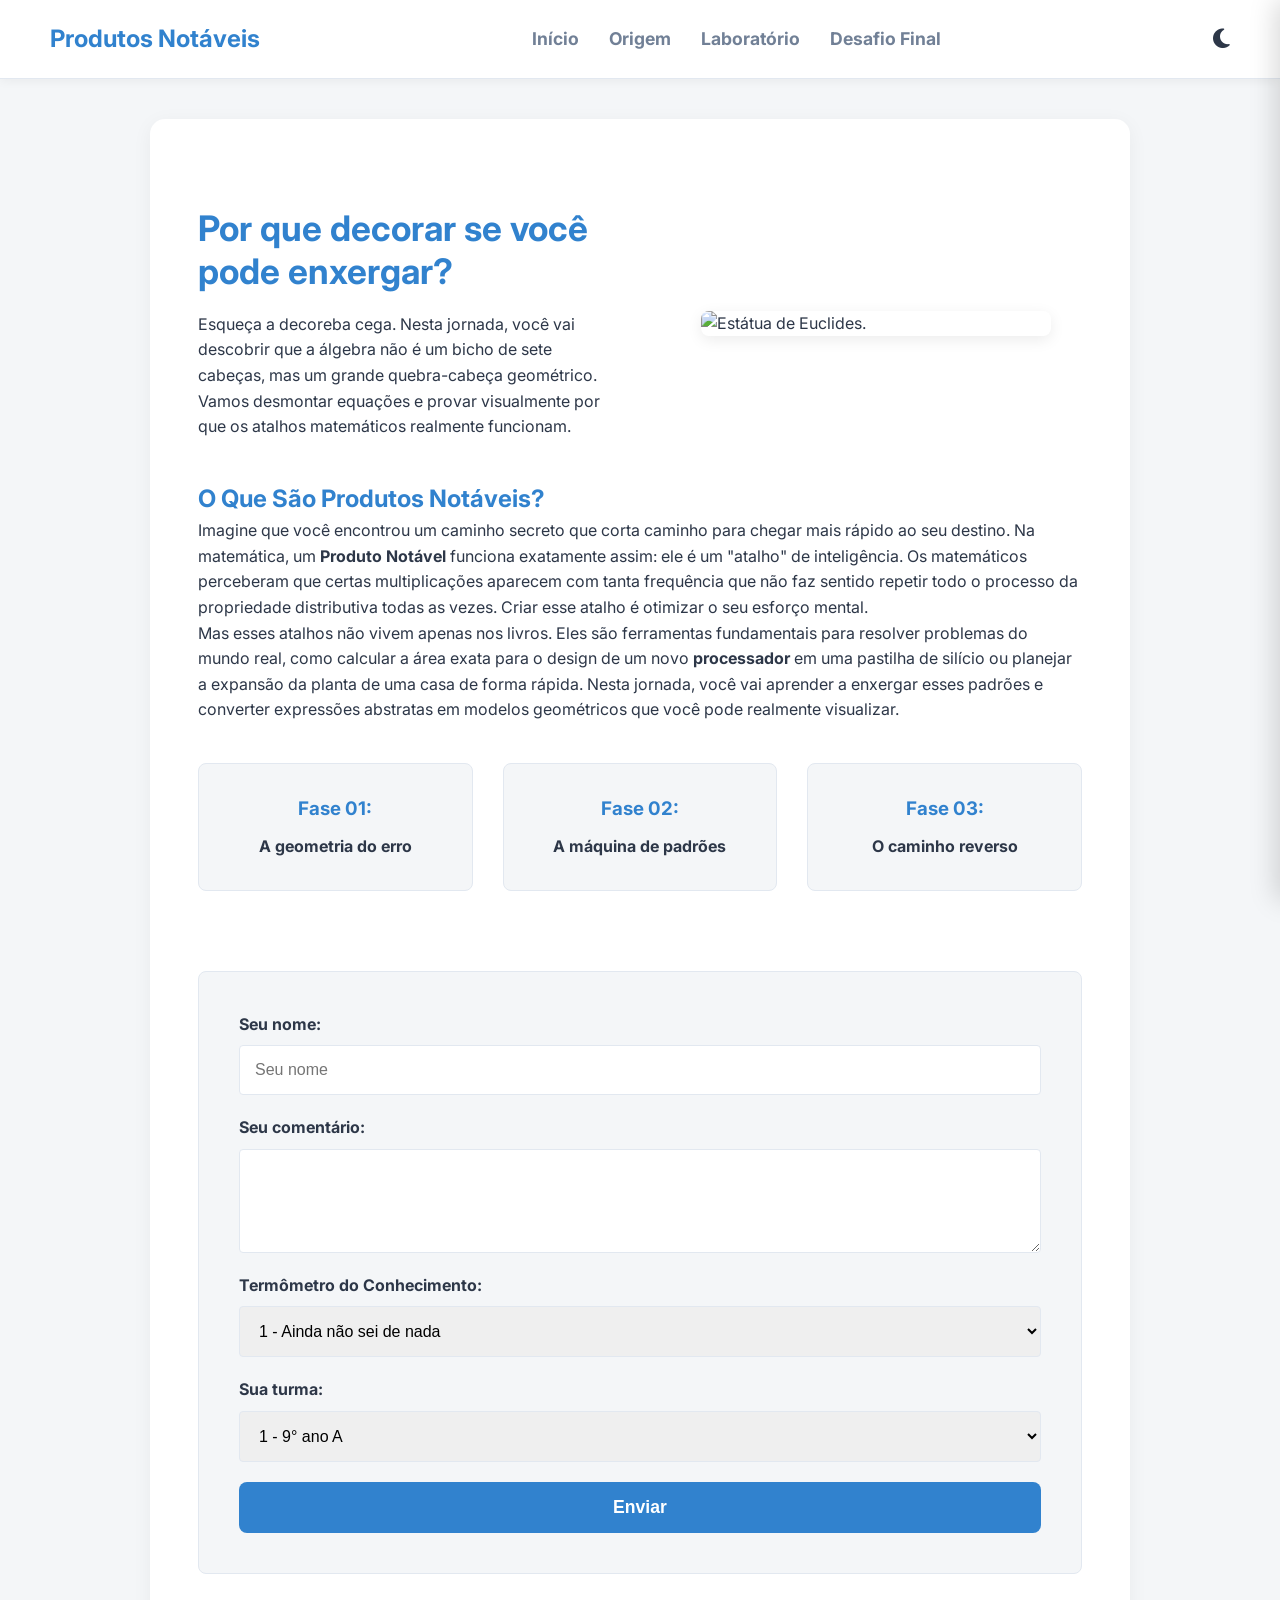
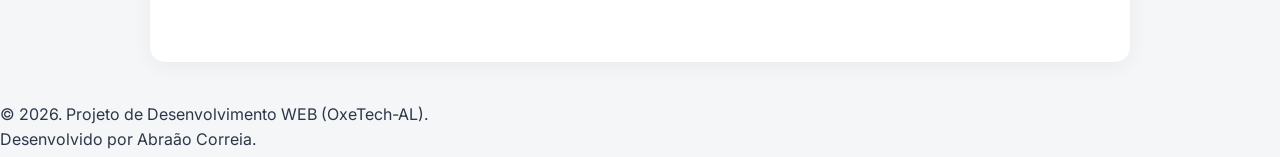
==== index.html @ 5355a282 "Projeto Final do curso de Desenvolvimento WEB Projeto Final do curso de Desenvolvimento WEB" ====
<!DOCTYPE html>
<html lang="pt-BR">
<head>
    <meta charset="UTF-8">
    <meta name="viewport" content="width=device-width, initial-scale=1.0">
    <title>HOME - Produtos Notáveis</title>
    <link rel="preconnect" href="https://fonts.googleapis.com">
    <link rel="preconnect" href="https://fonts.gstatic.com" crossorigin>
    <link href="https://fonts.googleapis.com/css2?family=Inter:wght@400;600;700&display=swap" rel="stylesheet">
    <link rel="preconnect" href="https://fonts.googleapis.com">
    <link rel="preconnect" href="https://fonts.gstatic.com" crossorigin>
    <link href="https://fonts.googleapis.com/css2?family=Anton&display=swap" rel="stylesheet">
    <link rel="stylesheet" href="https://cdnjs.cloudflare.com/ajax/libs/font-awesome/6.4.0/css/all.min.css" />

    <link rel="stylesheet" href="style.css">
</head>
<body>
    <header>
        <div class="logo">
            <h1>Produtos Notáveis</h1>
        </div>
        
        <nav id="nav-desktop">
            <ul>
                <li><a href="index.html">Início</a></li>
                <li><a href="origem.html">Origem</a></li>
                <li><a href="geometria.html">Laboratório</a></li>
                <li><a href="desafio-final.html">Desafio Final</a></li>
            </ul>
        </nav>

        <div class="header-actions">
            <button id="btn-theme" class="btn-icon" aria-label="Alternar Tema">
                <i class="fa-solid fa-moon"></i>
            </button>
            <button id="btn-open" class="btn-icon btn-mobile" aria-label="Abrir Menu">
                <i class="fa-solid fa-bars"></i>
            </button>
        </div>
    </header>

    <nav id="nav-mobile" class="nav-mobile hidden">
        <button id="btn-close" class="btn-icon btn-close" aria-label="Fechar Menu">
            <i class="fa-solid fa-xmark"></i>
        </button>
        <ul class="mobile-links">
            <li><a href="index.html">Início</a></li>
            <li><a href="origem.html">Origem</a></li>
            <li><a href="geometria.html">Laboratório</a></li>
            <li><a href="desafio-final.html">Desafio Final</a></li>
        </ul>
    </nav>
    <main>

        <section class="hero">
            <div class="hero-texto">
                <h2>Por que decorar se você pode enxergar?</h2>
                <p>Esqueça a decoreba cega. Nesta jornada, você vai descobrir que a álgebra não é um bicho de sete cabeças, mas um grande quebra-cabeça geométrico. Vamos desmontar equações e provar visualmente por que os atalhos matemáticos realmente funcionam.</p>
            </div>
            <div class="hero-imagem">
                <img src="./images/euclides.jpg" alt="Estátua de Euclides.">
            </div>
        </section>
        <section class="context">
            <h2>O Que São Produtos Notáveis?</h2>
            <article>
                <p>
                    Imagine que você encontrou um caminho secreto que corta caminho para chegar mais rápido ao seu destino. Na matemática, um <strong>Produto Notável</strong> funciona exatamente assim: ele é um "atalho" de inteligência. Os matemáticos perceberam que certas multiplicações aparecem com tanta frequência que não faz sentido repetir todo o processo da propriedade distributiva todas as vezes. Criar esse atalho é otimizar o seu esforço mental.
                </p>
                <p>
                    Mas esses atalhos não vivem apenas nos livros. Eles são ferramentas fundamentais para resolver problemas do mundo real, como calcular a área exata para o design de um novo <strong>processador</strong> em uma pastilha de silício ou planejar a expansão da planta de uma casa de forma rápida. Nesta jornada, você vai aprender a enxergar esses padrões e converter expressões abstratas em modelos geométricos que você pode realmente visualizar.
                </p>
            </article>
        </section>
        <section class="map">
            <div>
                <div>
                    <h3>Fase 01:</h3>
                    <h4>A geometria do erro</h4>
                </div>
                <div>
                    <h3>Fase 02:</h3>
                    <h4>A máquina de padrões</h4>
                </div>
                <div>
                    <h3>Fase 03:</h3>
                    <h4>O caminho reverso</h4>
                </div>
            </div>
        </section>
        <section class="evaluation">
            <form action="#">
                <label for="nome">Seu nome:</label>
                <input type="text" id="nome" placeholder="Seu nome" required>
                <label for="comentario">Seu comentário:</label>
                <textarea id="comentario" name="comentario" rows="4" required></textarea>
                <label for="termometro">Termômetro do Conhecimento:</label>
                <select name="Termometro do Conhecimento" id="termometro">
                    <option value="1">1 - Ainda não sei de nada</option>
                    <option value="2">2 - Já ouvi falar</option>
                    <option value="3">3 - Conheço</option>
                    <option value="4">4 - Consigo explicar para um amigo</option>
                    <option value="5">5 - Consigo aplicar em um problema real</option>
                </select>
                <label for="turma">Sua turma:</label>
                <select name="turma" id="turma">
                    <option value="1">1 - 9° ano A</option>
                    <option value="2">2 - 9° ano B</option>
                    <option value="3">3 - 9° ano C</option>
                </select>
                <button type="submit">Enviar</button>
            </form>
        </section>
    </main>
    <footer>
        <p>&copy; 2026. Projeto de Desenvolvimento WEB (OxeTech-AL).</p>
        <p>Desenvolvido por Abraão Correia.</p>
    </footer>
    <script src="script.js"></script>
</body>
</html>
---- style.css ----
:root {
    /* Cores de Fundo */
    --bg-global: #f4f6f8;       
    --bg-surface: #ffffff;      
    
    /* Cores de Texto */
    --text-main: #2d3748;       
    --text-muted: #718096;      
    
    /* Cores de Marca e Destaque */
    --color-primary: #3182ce;   
    --color-primary-hover: #2b6cb0; 
    --color-success: #38a169;   
    --color-danger: #e53e3e;    
    
    /* Estrutura */
    --border-radius: 8px;
    --border-color: #e2e8f0; 
    --font-family: 'Inter', 'Segoe UI', Tahoma, sans-serif;
}

[data-theme="dark"] {
    --bg-global: #111827;
    --bg-surface: #1f2937;     
    --text-main: #f9fafb;      
    --text-muted: #9ca3af;      
    --border-color: #374151;   
}

* {
    margin: 0;
    padding: 0;
    box-sizing: border-box;
}

body {
    font-family: var(--font-family);
    background-color: var(--bg-global);
    color: var(--text-main);
    line-height: 1.6;
    -webkit-font-smoothing: antialiased;
}

main {
    background-color: var(--bg-surface);
    max-width: 980px;
    margin: 0 auto;
    padding: 32px;
}

h1, h2, h3 { color: var(--text-main); }
h2 { color: var(--color-primary); }

.hero {
    display: flex;
    flex-direction: column; 
    align-items: center;
    gap: 40px; 
    text-align: center;
    padding-top: 40px;
    padding-bottom: 40px;
}

.hero-texto {
    flex: 1; 
}

.hero-texto h2 {
    font-size: 2.2rem;
    line-height: 1.2;
    margin-bottom: 20px;
}

.hero-imagem {
    flex: 1; 
    display: flex;
    justify-content: center;
}

.hero-imagem img {
    width: 100%;
    max-width: 350px;
    height: auto;
    border-radius: var(--border-radius);
    box-shadow: 0 4px 15px rgba(0,0,0,0.08); 
}

header {
    display: flex;
    justify-content: space-between;
    align-items: center;
    padding: 20px 50px;
    background-color: rgba(255, 255, 255, 0.95);
    border-bottom: 1px solid var(--border-color);
    box-shadow: 0 2px 10px rgba(0,0,0,0.05);
    position: sticky;
    top: 0;
    z-index: 1000;
    backdrop-filter: blur(8px);
}

header .logo h1 { font-size: 1.5rem; color: var(--color-primary); }

nav ul { display: flex; list-style: none; gap: 30px; }
nav a { text-decoration: none; color: var(--text-muted); font-weight: bold; font-size: 1.1rem; transition: color 0.3s; }
nav a:hover, nav a.active { color: var(--color-primary); }


.map > div {
    display: grid; 
    grid-template-columns: repeat(3, 1fr); 
    gap: 30px; 
    padding: 40px 0; 
    width: 100%;
}

.map > div > div {
    background-color: var(--bg-global); 
    padding: 30px;
    border: 1px solid var(--border-color);
    border-radius: var(--border-radius);
    text-align: center;
    transition: transform 0.3s ease, box-shadow 0.3s ease;
}

.map > div > div:hover { 
    transform: translateY(-5px); 
    box-shadow: 0 10px 15px rgba(0,0,0,0.08);
}

.map h3 { color: var(--color-primary); margin-bottom: 10px; }


.passos-container { 
    display: flex; 
    flex-wrap: wrap; 
    justify-content: center; 
    gap: 30px; 
    margin: 40px 0; 
}

.passo {
    flex: 1; 
    min-width: 280px; 
    background-color: var(--bg-surface); 
    border: 1px solid var(--border-color);
    border-radius: var(--border-radius);
    padding: 25px; 
    display: flex; 
    flex-direction: column; 
    align-items: center; 
    text-align: center;
    box-shadow: 0 4px 6px rgba(0,0,0,0.05); 
    transition: transform 0.3s ease;
}

.passo:hover { transform: translateY(-5px); box-shadow: 0 10px 15px rgba(0,0,0,0.1); }
.passo h3 { color: var(--color-primary); margin-bottom: 10px; text-transform: uppercase; font-size: 1.1rem;}
.passo p { color: var(--text-muted); font-size: 0.95rem; margin-bottom: 20px; min-height: 40px; }


form {
    display: flex;
    flex-direction: column;
    width: 100%; /* Agora ele obedece a largura do texto e dos cards! */
    max-width: none; /* Removemos a trava antiga de 500px */
    margin: 40px 0;
    background-color: var(--bg-global); /* Fundo leve para destacar na folha branca */
    padding: 40px;
    border-radius: var(--border-radius);
    border: 1px solid var(--border-color);
}

form label { font-weight: bold; margin-bottom: 8px; color: var(--text-main); }
form input, form select, form textarea {
    margin-bottom: 20px; 
    padding: 15px; /* Campos um pouco mais altos, mais confortáveis de clicar */
    border: 1px solid var(--border-color); 
    border-radius: 4px;
    font-size: 1rem;
}
form button {
    padding: 15px; background-color: var(--color-primary); color: white; border: none;
    border-radius: var(--border-radius); font-weight: bold; font-size: 1.1rem; cursor: pointer;
    transition: background-color 0.3s ease;
}
form button:hover { background-color: var(--color-primary-hover); }


.abismo-erro { background-color: var(--color-danger); color: white; padding: 60px 20px; }
.abismo-erro .erro-content { max-width: 800px; margin: 0 auto; text-align: center; }
.abismo-erro h2, .abismo-erro p { color: white; }

.formula-box {
    background-color: var(--bg-surface); border: 2px solid var(--color-primary); border-radius: var(--border-radius);
    padding: 15px; text-align: center; font-size: 1.5rem; font-weight: bold;
    color: var(--color-primary); margin: 20px 0;
}
.formula-box.diferenca { border-color: var(--color-danger); color: var(--color-danger); }
.formula-box.produto { border-color: var(--color-success); color: var(--color-success); }

.linha-do-tempo li {
    background-color: var(--bg-surface); border: 1px solid var(--border-color);
    padding: 25px; border-radius: var(--border-radius); margin-bottom: 20px;
    box-shadow: 0 4px 6px rgba(0,0,0,0.05); transition: transform 0.3s ease;
}
.linha-do-tempo li:hover { transform: translateY(-5px); }

.linha-do-tempo, .timeline {
    list-style: none; 
    padding: 0;
    margin: 40px 0 40px 20px; 
    border-left: 3px solid var(--border-color);
    position: relative;
    display: flex;
    flex-direction: column;
    gap: 40px;
}

.linha-do-tempo li, .timeline li {
    background-color: var(--bg-surface);
    border: 1px solid var(--border-color);
    padding: 25px;
    border-radius: var(--border-radius);
    position: relative;
    margin-left: 30px; 
    box-shadow: 0 4px 6px rgba(0,0,0,0.05);
    transition: transform 0.3s ease, box-shadow 0.3s ease;
}

.linha-do-tempo li:hover, .timeline li:hover {
    transform: translateX(10px);
    box-shadow: 0 8px 15px rgba(0,0,0,0.08);
}

.linha-do-tempo li::before, .timeline li::before {
    content: '';
    position: absolute;
    left: -48px; 
    top: 30px; 
    width: 16px;
    height: 16px;
    background-color: var(--color-primary); 
    border: 4px solid var(--bg-global);
    border-radius: 50%;
    z-index: 2;
    transition: background-color 0.3s ease, transform 0.3s ease;
}


.linha-do-tempo li:hover::before, .timeline li:hover::before {
    background-color: var(--color-success); 
    transform: scale(1.3);
}


.linha-do-tempo li strong, .timeline li strong {
    display: inline-block;
    margin-bottom: 10px;
    color: var(--color-primary);
    font-size: 1.2rem;
    text-transform: uppercase;
}

.parallax-historia {
    background-image: linear-gradient(135deg, var(--bg-global) 0%, #dbeafe 100%); 
    background-attachment: fixed; 
    background-position: center;
    background-size: cover;
    
    padding: 80px 20px;
    display: flex;
    flex-direction: column;
    align-items: center;
    justify-content: center;
    gap: 50px;
    border-top: 1px solid var(--border-color);
    border-bottom: 1px solid var(--border-color);
}

.hover-translator {
    background-color: var(--bg-surface);
    border: 2px dashed var(--color-primary);
    border-radius: var(--border-radius);
    padding: 30px;
    text-align: center;
    max-width: 600px;
    cursor: pointer;
    transition: all 0.3s ease;
    box-shadow: 0 4px 6px rgba(0,0,0,0.05);
}

.hover-translator .codigo-moderno {
    display: none;
    color: var(--color-primary);
    font-size: 1.8rem;
    font-weight: bold;
    letter-spacing: 2px;
}

.hover-translator .codigo-antigo {
    display: block; 
    font-size: 1.1rem;
    color: var(--text-main);
}

.hover-translator:hover {
    background-color: var(--bg-global);
    transform: scale(1.05);
    border-style: solid;
    box-shadow: 0 10px 15px rgba(0,0,0,0.1);
}

.hover-translator:hover .codigo-antigo { display: none; }
.hover-translator:hover .codigo-moderno { display: block; }



.diagrama { position: relative; width: 150px; height: 150px; margin: 20px auto; color: var(--text-main); }
.medida { position: absolute; font-weight: 600; font-size: 1rem; color: var(--text-muted); }
.texto-reduzido { font-size: 0.8rem; }
.diferenca-texto { color: var(--color-danger); }

.medida-topo-total { top: -30px; left: 0; width: 100%; text-align: center; }
.medida-topo-a { top: -30px; left: 0; width: 66.66%; text-align: center; }
.medida-topo-b { top: -30px; right: 0; width: 33.33%; text-align: center; }

.medida-esq-total, .medida-esq-a, .medida-esq-b {
    display: flex; align-items: center; justify-content: center; transform: rotate(-90deg); white-space: nowrap;
}
.medida-esq-total { left: -45px; top: 0; height: 100%; width: 30px; }
.medida-esq-a { left: -35px; top: 0; height: 66.66%; width: 30px; }
.medida-esq-b { left: -35px; bottom: 0; height: 33.33%; width: 30px; }

.forma-base { 
    width: 100%; height: 100%; border: 2px solid var(--color-primary); 
    display: flex; align-items: center; justify-content: center; 
    font-weight: bold; background-color: rgba(49, 130, 206, 0.05); 
}
.forma-base.listrada { 
    background: repeating-linear-gradient(45deg, transparent, transparent 10px, rgba(49, 130, 206, 0.1) 10px, rgba(49, 130, 206, 0.1) 20px); 
}
.forma-base.area-total-a { 
    background-color: rgba(49, 130, 206, 0.1); border-color: var(--color-primary); 
}

.forma-grid { 
    display: grid; grid-template-columns: 2fr 1fr; grid-template-rows: 2fr 1fr; 
    width: 100%; height: 100%; border: 2px solid var(--color-primary); gap: 0; 
}
.bloco { 
    display: flex; align-items: center; justify-content: center; 
    font-weight: bold; color: var(--text-main); border: 1px dashed var(--color-primary); 
    text-align: center; flex-direction: column;
}

.bloco-a2 { background-color: rgba(49, 130, 206, 0.2); } 
.bloco-ab { background-color: rgba(56, 161, 105, 0.2); } 
.bloco-b2 { background-color: rgba(229, 62, 62, 0.2); }  
.bloco-alvo { background-color: rgba(49, 130, 206, 0.1); } 
.bloco-removido { background-color: var(--bg-surface); border: 1px dashed var(--color-danger); color: var(--color-danger); font-size: 0.8rem; } 
.bloco-interseccao { background-color: rgba(229, 62, 62, 0.1); }
.bloco-interseccao-escura { background-color: var(--color-danger); color: white; font-size: 0.7em; }


.nav-arcade { 
    text-align: center; 
    padding: 60px 20px; 
}
.btn-insert-coin { 
    display: inline-block; 
    background-color: var(--color-primary); 
    color: white; 
    padding: 15px 35px; 
    font-size: 1.2rem; 
    font-weight: bold; 
    text-decoration: none; 
    border-radius: var(--border-radius);
    transition: all 0.3s ease;
    box-shadow: 0 4px 6px rgba(49, 130, 206, 0.2);
}
.btn-insert-coin:hover { 
    background-color: var(--color-primary-hover); 
    transform: translateY(-3px);
    box-shadow: 0 8px 15px rgba(49, 130, 206, 0.3);
}



.exemplos-section {
    background-color: var(--bg-global);
    padding: 40px;
    border-radius: var(--border-radius);
    border-left: 5px solid var(--color-success);
    margin-bottom: 50px;
}

.exemplos-section .intro-text {
    margin-bottom: 30px;
    color: var(--text-muted);
}

.exemplo-box {
    background-color: var(--bg-surface);
    padding: 25px;
    border: 1px solid var(--border-color);
    border-radius: var(--border-radius);
    margin-bottom: 25px;
    box-shadow: 0 4px 6px rgba(0,0,0,0.05);
}

.exemplo-box h3 { color: var(--text-main); margin-bottom: 15px; }
.exemplo-box ul { margin: 15px 0 15px 25px; color: var(--text-muted); }
.resposta-final { color: var(--color-success); font-weight: bold; margin-top: 15px; }

.form-desafio {
    background-color: transparent;
    border: none;
    padding: 0;
    box-shadow: none;
    margin: 0;
}

.form-desafio .questao {
    background-color: var(--bg-global);
    padding: 30px;
    border-radius: var(--border-radius);
    border-left: 5px solid var(--color-primary);
    margin-bottom: 25px;
}

.form-desafio label {
    display: block;
    margin-bottom: 15px;
    font-weight: normal;
    color: var(--text-main);
}

.form-desafio .questao-numero {
    font-weight: bold;
    color: var(--color-primary);
    margin-right: 5px;
}

.form-desafio input {
    width: 100%;
    background-color: var(--bg-surface);
    margin-bottom: 0; 
}

.btn-enviar-desafio {
    width: 100%;
    margin-top: 20px;
}

/* Tablet */
@media (min-width: 768px) {
    main {
        margin: 40px auto;
        border-radius: 15px;
        padding: 48px;
        box-shadow: 0 4px 20px rgba(0,0,0,0.05);

        .hero {
        flex-direction: row; /* Coloca um do lado do outro */
        text-align: left; /* Alinha o texto à esquerda para leitura mais natural */
        justify-content: space-between;
        }
        
        .hero-texto {
            padding-right: 20px; /* Evita que o texto encoste na imagem */
        }
    }
}

/* Celular */
@media (max-width: 768px) {
    header { flex-direction: column; padding: 20px; gap: 15px; }
    nav ul { flex-wrap: wrap; justify-content: center; gap: 15px; }
    .map > div { grid-template-columns: 1fr; }
    form { padding: 20px; }
}

.header-actions {
    display: flex;
    align-items: center;
    gap: 15px;
}

.btn-icon {
    background: none;
    border: none;
    cursor: pointer;
    color: var(--text-main);
    font-size: 1.4rem;
    transition: color 0.3s ease, transform 0.3s ease;
    display: flex;
    align-items: center;
    justify-content: center;
}

.btn-icon:hover {
    color: var(--color-primary);
    transform: scale(1.1);
}


.nav-mobile {
    background-color: var(--bg-surface);
    height: 100vh;
    width: 280px;
    padding: 80px 30px 30px 30px;
    position: fixed;
    right: 0;
    top: 0;
    z-index: 2000;
    box-shadow: -5px 0 25px rgba(0, 0, 0, 0.15);
    transition: transform 0.4s cubic-bezier(0.4, 0, 0.2, 1);
}

.nav-mobile .btn-close {
    position: absolute;
    top: 25px;
    right: 30px;
    color: var(--color-danger);
}

.nav-mobile .mobile-links {
    list-style: none;
    display: flex;
    flex-direction: column;
    gap: 25px;
}

.nav-mobile a {
    text-decoration: none;
    color: var(--text-main);
    font-size: 1.2rem;
    font-weight: 600;
    transition: color 0.3s;
}

.nav-mobile a:hover {
    color: var(--color-primary);
}


.nav-mobile.hidden {
    transform: translateX(100%); 
}

.nav-mobile.show {
    transform: translateX(0);
}


@media (min-width: 768px) {
    .btn-mobile {
        display: none;
    }
}

@media (max-width: 767px) {
    #nav-desktop {
        display: none;
    }
    
    header {
        padding: 15px 20px;
        flex-direction: row; 
    }
}
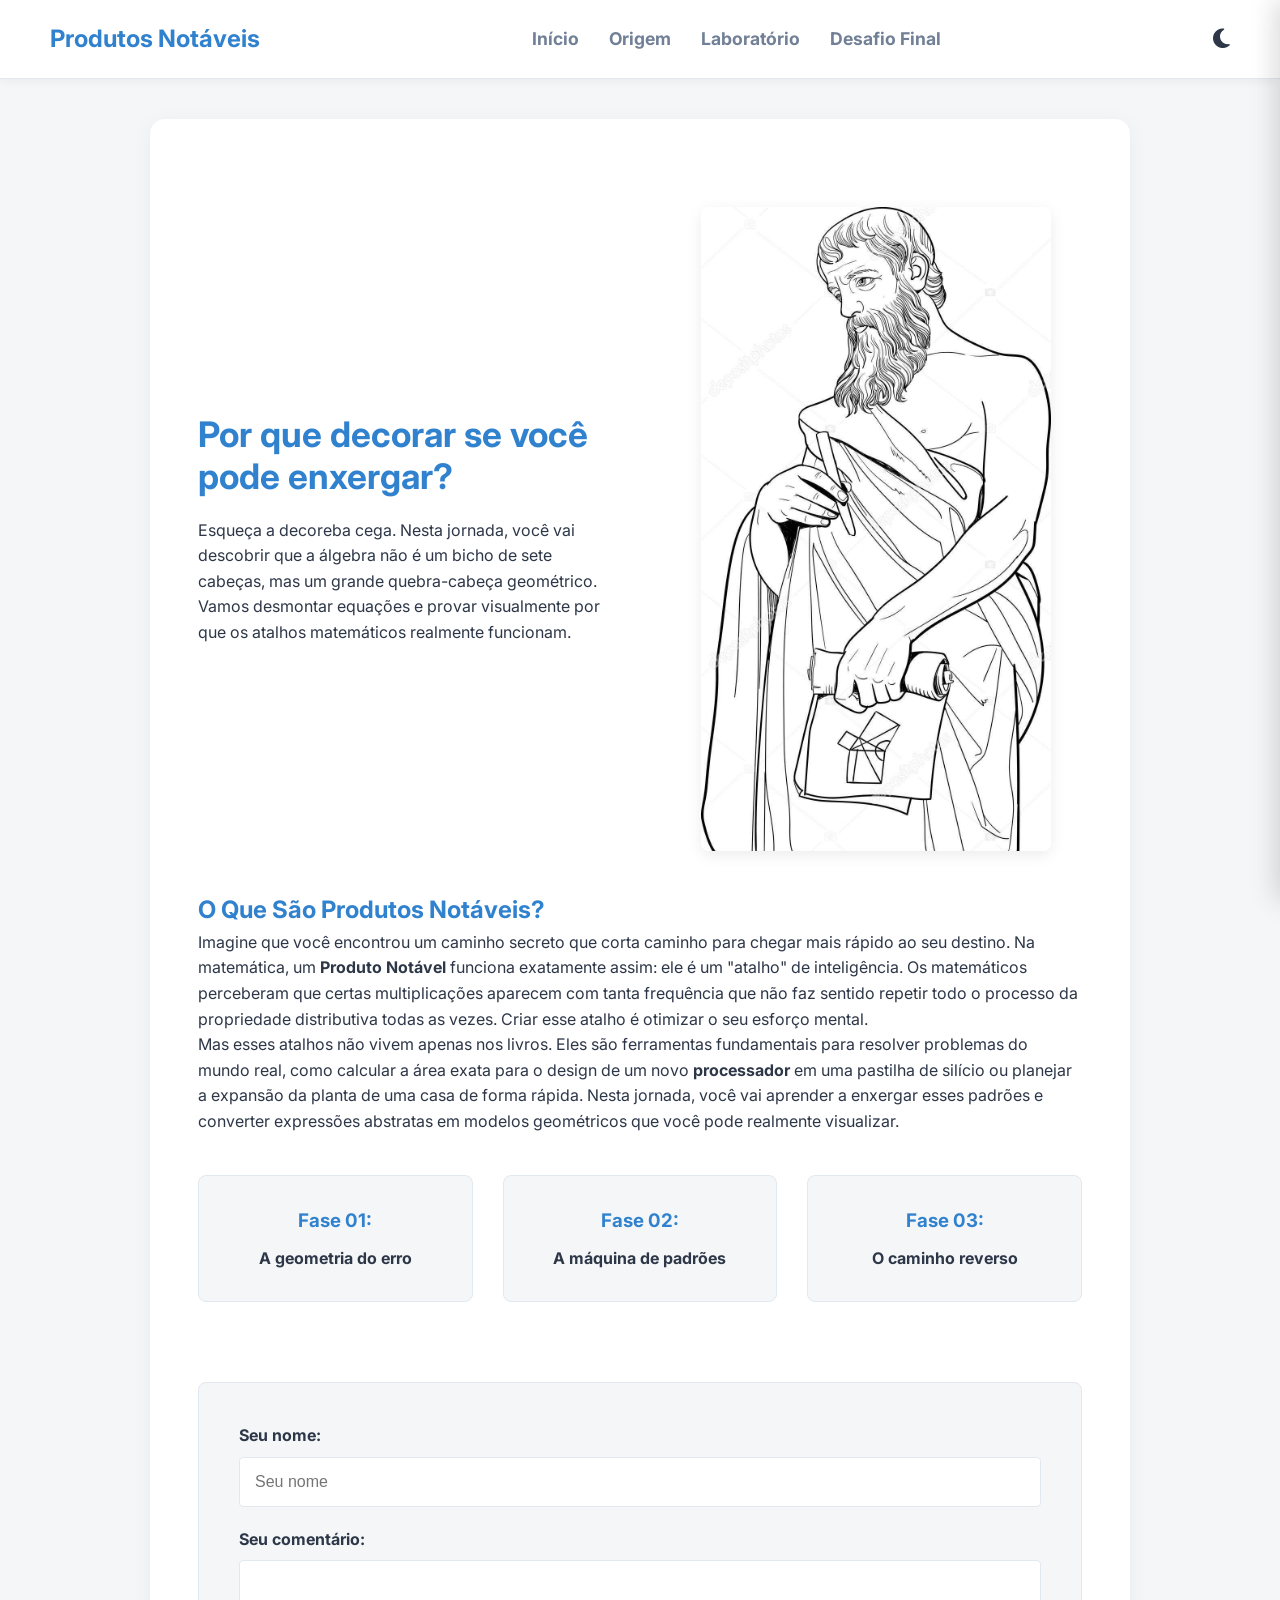
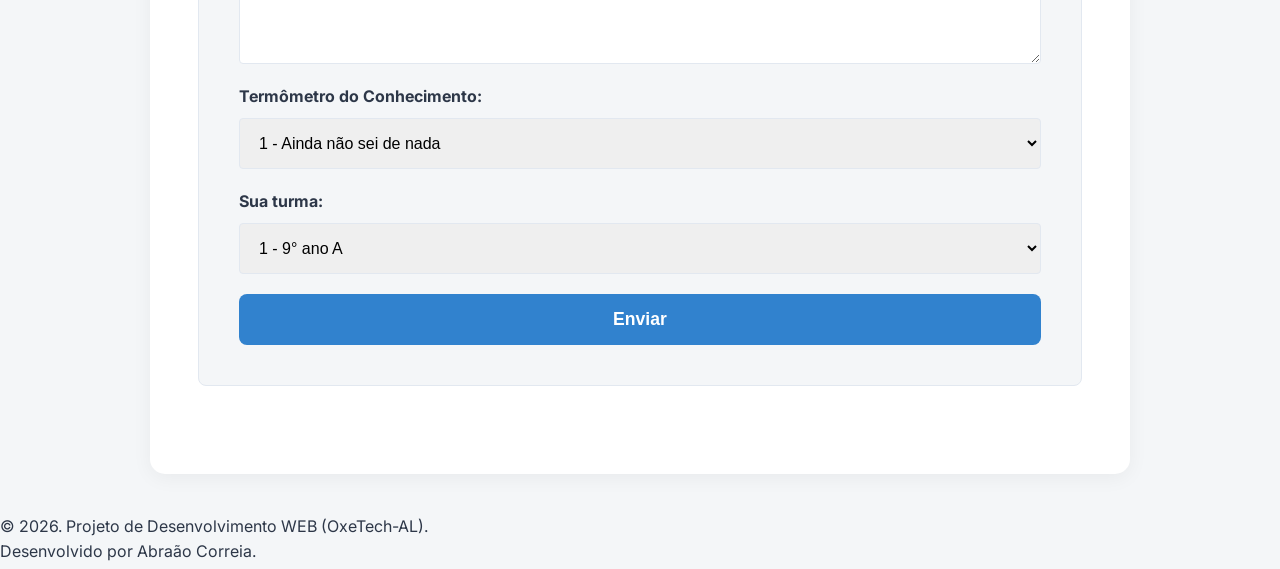
==== commit 7f58f113: "Finalizei o arquivo" ====
--- a/index.html
+++ b/index.html
@@ -12,7 +12,7 @@
     <link href="https://fonts.googleapis.com/css2?family=Anton&display=swap" rel="stylesheet">
     <link rel="stylesheet" href="https://cdnjs.cloudflare.com/ajax/libs/font-awesome/6.4.0/css/all.min.css" />
 
-    <link rel="stylesheet" href="style.css">
+    <link rel="stylesheet" href="./pages/style.css">
 </head>
 <body>
     <header>
@@ -23,9 +23,9 @@
         <nav id="nav-desktop">
             <ul>
                 <li><a href="index.html">Início</a></li>
-                <li><a href="origem.html">Origem</a></li>
-                <li><a href="geometria.html">Laboratório</a></li>
-                <li><a href="desafio-final.html">Desafio Final</a></li>
+                <li><a href="./pages/origem.html">Origem</a></li>
+                <li><a href="./pages/geometria.html">Laboratório</a></li>
+                <li><a href="./pages/desafio-final.html">Desafio Final</a></li>
             </ul>
         </nav>
 
--- a/pages/style.css
+++ b/pages/style.css
@@ -0,0 +1,572 @@
+:root {
+    /* Cores de Fundo */
+    --bg-global: #f4f6f8;       
+    --bg-surface: #ffffff;      
+    
+    /* Cores de Texto */
+    --text-main: #2d3748;       
+    --text-muted: #718096;      
+    
+    /* Cores de Marca e Destaque */
+    --color-primary: #3182ce;   
+    --color-primary-hover: #2b6cb0; 
+    --color-success: #38a169;   
+    --color-danger: #e53e3e;    
+    
+    /* Estrutura */
+    --border-radius: 8px;
+    --border-color: #e2e8f0; 
+    --font-family: 'Inter', 'Segoe UI', Tahoma, sans-serif;
+}
+
+[data-theme="dark"] {
+    --bg-global: #111827;
+    --bg-surface: #1f2937;     
+    --text-main: #f9fafb;      
+    --text-muted: #9ca3af;      
+    --border-color: #374151;   
+}
+
+* {
+    margin: 0;
+    padding: 0;
+    box-sizing: border-box;
+}
+
+body {
+    font-family: var(--font-family);
+    background-color: var(--bg-global);
+    color: var(--text-main);
+    line-height: 1.6;
+    -webkit-font-smoothing: antialiased;
+}
+
+main {
+    background-color: var(--bg-surface);
+    max-width: 980px;
+    margin: 0 auto;
+    padding: 32px;
+}
+
+h1, h2, h3 { color: var(--text-main); }
+h2 { color: var(--color-primary); }
+
+.hero {
+    display: flex;
+    flex-direction: column; 
+    align-items: center;
+    gap: 40px; 
+    text-align: center;
+    padding-top: 40px;
+    padding-bottom: 40px;
+}
+
+.hero-texto {
+    flex: 1; 
+}
+
+.hero-texto h2 {
+    font-size: 2.2rem;
+    line-height: 1.2;
+    margin-bottom: 20px;
+}
+
+.hero-imagem {
+    flex: 1; 
+    display: flex;
+    justify-content: center;
+}
+
+.hero-imagem img {
+    width: 100%;
+    max-width: 350px;
+    height: auto;
+    border-radius: var(--border-radius);
+    box-shadow: 0 4px 15px rgba(0,0,0,0.08); 
+}
+
+header {
+    display: flex;
+    justify-content: space-between;
+    align-items: center;
+    padding: 20px 50px;
+    background-color: rgba(255, 255, 255, 0.95);
+    border-bottom: 1px solid var(--border-color);
+    box-shadow: 0 2px 10px rgba(0,0,0,0.05);
+    position: sticky;
+    top: 0;
+    z-index: 1000;
+    backdrop-filter: blur(8px);
+}
+
+header .logo h1 { font-size: 1.5rem; color: var(--color-primary); }
+
+nav ul { display: flex; list-style: none; gap: 30px; }
+nav a { text-decoration: none; color: var(--text-muted); font-weight: bold; font-size: 1.1rem; transition: color 0.3s; }
+nav a:hover, nav a.active { color: var(--color-primary); }
+
+
+.map > div {
+    display: grid; 
+    grid-template-columns: repeat(3, 1fr); 
+    gap: 30px; 
+    padding: 40px 0; 
+    width: 100%;
+}
+
+.map > div > div {
+    background-color: var(--bg-global); 
+    padding: 30px;
+    border: 1px solid var(--border-color);
+    border-radius: var(--border-radius);
+    text-align: center;
+    transition: transform 0.3s ease, box-shadow 0.3s ease;
+}
+
+.map > div > div:hover { 
+    transform: translateY(-5px); 
+    box-shadow: 0 10px 15px rgba(0,0,0,0.08);
+}
+
+.map h3 { color: var(--color-primary); margin-bottom: 10px; }
+
+
+.passos-container { 
+    display: flex; 
+    flex-wrap: wrap; 
+    justify-content: center; 
+    gap: 30px; 
+    margin: 40px 0; 
+}
+
+.passo {
+    flex: 1; 
+    min-width: 280px; 
+    background-color: var(--bg-surface); 
+    border: 1px solid var(--border-color);
+    border-radius: var(--border-radius);
+    padding: 25px; 
+    display: flex; 
+    flex-direction: column; 
+    align-items: center; 
+    text-align: center;
+    box-shadow: 0 4px 6px rgba(0,0,0,0.05); 
+    transition: transform 0.3s ease;
+}
+
+.passo:hover { transform: translateY(-5px); box-shadow: 0 10px 15px rgba(0,0,0,0.1); }
+.passo h3 { color: var(--color-primary); margin-bottom: 10px; text-transform: uppercase; font-size: 1.1rem;}
+.passo p { color: var(--text-muted); font-size: 0.95rem; margin-bottom: 20px; min-height: 40px; }
+
+
+form {
+    display: flex;
+    flex-direction: column;
+    width: 100%; /* Agora ele obedece a largura do texto e dos cards! */
+    max-width: none; /* Removemos a trava antiga de 500px */
+    margin: 40px 0;
+    background-color: var(--bg-global); /* Fundo leve para destacar na folha branca */
+    padding: 40px;
+    border-radius: var(--border-radius);
+    border: 1px solid var(--border-color);
+}
+
+form label { font-weight: bold; margin-bottom: 8px; color: var(--text-main); }
+form input, form select, form textarea {
+    margin-bottom: 20px; 
+    padding: 15px; /* Campos um pouco mais altos, mais confortáveis de clicar */
+    border: 1px solid var(--border-color); 
+    border-radius: 4px;
+    font-size: 1rem;
+}
+form button {
+    padding: 15px; background-color: var(--color-primary); color: white; border: none;
+    border-radius: var(--border-radius); font-weight: bold; font-size: 1.1rem; cursor: pointer;
+    transition: background-color 0.3s ease;
+}
+form button:hover { background-color: var(--color-primary-hover); }
+
+
+.abismo-erro { background-color: var(--color-danger); color: white; padding: 60px 20px; }
+.abismo-erro .erro-content { max-width: 800px; margin: 0 auto; text-align: center; }
+.abismo-erro h2, .abismo-erro p { color: white; }
+
+.formula-box {
+    background-color: var(--bg-surface); border: 2px solid var(--color-primary); border-radius: var(--border-radius);
+    padding: 15px; text-align: center; font-size: 1.5rem; font-weight: bold;
+    color: var(--color-primary); margin: 20px 0;
+}
+.formula-box.diferenca { border-color: var(--color-danger); color: var(--color-danger); }
+.formula-box.produto { border-color: var(--color-success); color: var(--color-success); }
+
+.linha-do-tempo li {
+    background-color: var(--bg-surface); border: 1px solid var(--border-color);
+    padding: 25px; border-radius: var(--border-radius); margin-bottom: 20px;
+    box-shadow: 0 4px 6px rgba(0,0,0,0.05); transition: transform 0.3s ease;
+}
+.linha-do-tempo li:hover { transform: translateY(-5px); }
+
+.linha-do-tempo, .timeline {
+    list-style: none; 
+    padding: 0;
+    margin: 40px 0 40px 20px; 
+    border-left: 3px solid var(--border-color);
+    position: relative;
+    display: flex;
+    flex-direction: column;
+    gap: 40px;
+}
+
+.linha-do-tempo li, .timeline li {
+    background-color: var(--bg-surface);
+    border: 1px solid var(--border-color);
+    padding: 25px;
+    border-radius: var(--border-radius);
+    position: relative;
+    margin-left: 30px; 
+    box-shadow: 0 4px 6px rgba(0,0,0,0.05);
+    transition: transform 0.3s ease, box-shadow 0.3s ease;
+}
+
+.linha-do-tempo li:hover, .timeline li:hover {
+    transform: translateX(10px);
+    box-shadow: 0 8px 15px rgba(0,0,0,0.08);
+}
+
+.linha-do-tempo li::before, .timeline li::before {
+    content: '';
+    position: absolute;
+    left: -48px; 
+    top: 30px; 
+    width: 16px;
+    height: 16px;
+    background-color: var(--color-primary); 
+    border: 4px solid var(--bg-global);
+    border-radius: 50%;
+    z-index: 2;
+    transition: background-color 0.3s ease, transform 0.3s ease;
+}
+
+
+.linha-do-tempo li:hover::before, .timeline li:hover::before {
+    background-color: var(--color-success); 
+    transform: scale(1.3);
+}
+
+
+.linha-do-tempo li strong, .timeline li strong {
+    display: inline-block;
+    margin-bottom: 10px;
+    color: var(--color-primary);
+    font-size: 1.2rem;
+    text-transform: uppercase;
+}
+
+.parallax-historia {
+    background-image: linear-gradient(135deg, var(--bg-global) 0%, #dbeafe 100%); 
+    background-attachment: fixed; 
+    background-position: center;
+    background-size: cover;
+    
+    padding: 80px 20px;
+    display: flex;
+    flex-direction: column;
+    align-items: center;
+    justify-content: center;
+    gap: 50px;
+    border-top: 1px solid var(--border-color);
+    border-bottom: 1px solid var(--border-color);
+}
+
+.hover-translator {
+    background-color: var(--bg-surface);
+    border: 2px dashed var(--color-primary);
+    border-radius: var(--border-radius);
+    padding: 30px;
+    text-align: center;
+    max-width: 600px;
+    cursor: pointer;
+    transition: all 0.3s ease;
+    box-shadow: 0 4px 6px rgba(0,0,0,0.05);
+}
+
+.hover-translator .codigo-moderno {
+    display: none;
+    color: var(--color-primary);
+    font-size: 1.8rem;
+    font-weight: bold;
+    letter-spacing: 2px;
+}
+
+.hover-translator .codigo-antigo {
+    display: block; 
+    font-size: 1.1rem;
+    color: var(--text-main);
+}
+
+.hover-translator:hover {
+    background-color: var(--bg-global);
+    transform: scale(1.05);
+    border-style: solid;
+    box-shadow: 0 10px 15px rgba(0,0,0,0.1);
+}
+
+.hover-translator:hover .codigo-antigo { display: none; }
+.hover-translator:hover .codigo-moderno { display: block; }
+
+
+
+.diagrama { position: relative; width: 150px; height: 150px; margin: 20px auto; color: var(--text-main); }
+.medida { position: absolute; font-weight: 600; font-size: 1rem; color: var(--text-muted); }
+.texto-reduzido { font-size: 0.8rem; }
+.diferenca-texto { color: var(--color-danger); }
+
+.medida-topo-total { top: -30px; left: 0; width: 100%; text-align: center; }
+.medida-topo-a { top: -30px; left: 0; width: 66.66%; text-align: center; }
+.medida-topo-b { top: -30px; right: 0; width: 33.33%; text-align: center; }
+
+.medida-esq-total, .medida-esq-a, .medida-esq-b {
+    display: flex; align-items: center; justify-content: center; transform: rotate(-90deg); white-space: nowrap;
+}
+.medida-esq-total { left: -45px; top: 0; height: 100%; width: 30px; }
+.medida-esq-a { left: -35px; top: 0; height: 66.66%; width: 30px; }
+.medida-esq-b { left: -35px; bottom: 0; height: 33.33%; width: 30px; }
+
+.forma-base { 
+    width: 100%; height: 100%; border: 2px solid var(--color-primary); 
+    display: flex; align-items: center; justify-content: center; 
+    font-weight: bold; background-color: rgba(49, 130, 206, 0.05); 
+}
+.forma-base.listrada { 
+    background: repeating-linear-gradient(45deg, transparent, transparent 10px, rgba(49, 130, 206, 0.1) 10px, rgba(49, 130, 206, 0.1) 20px); 
+}
+.forma-base.area-total-a { 
+    background-color: rgba(49, 130, 206, 0.1); border-color: var(--color-primary); 
+}
+
+.forma-grid { 
+    display: grid; grid-template-columns: 2fr 1fr; grid-template-rows: 2fr 1fr; 
+    width: 100%; height: 100%; border: 2px solid var(--color-primary); gap: 0; 
+}
+.bloco { 
+    display: flex; align-items: center; justify-content: center; 
+    font-weight: bold; color: var(--text-main); border: 1px dashed var(--color-primary); 
+    text-align: center; flex-direction: column;
+}
+
+.bloco-a2 { background-color: rgba(49, 130, 206, 0.2); } 
+.bloco-ab { background-color: rgba(56, 161, 105, 0.2); } 
+.bloco-b2 { background-color: rgba(229, 62, 62, 0.2); }  
+.bloco-alvo { background-color: rgba(49, 130, 206, 0.1); } 
+.bloco-removido { background-color: var(--bg-surface); border: 1px dashed var(--color-danger); color: var(--color-danger); font-size: 0.8rem; } 
+.bloco-interseccao { background-color: rgba(229, 62, 62, 0.1); }
+.bloco-interseccao-escura { background-color: var(--color-danger); color: white; font-size: 0.7em; }
+
+
+.nav-arcade { 
+    text-align: center; 
+    padding: 60px 20px; 
+}
+.btn-insert-coin { 
+    display: inline-block; 
+    background-color: var(--color-primary); 
+    color: white; 
+    padding: 15px 35px; 
+    font-size: 1.2rem; 
+    font-weight: bold; 
+    text-decoration: none; 
+    border-radius: var(--border-radius);
+    transition: all 0.3s ease;
+    box-shadow: 0 4px 6px rgba(49, 130, 206, 0.2);
+}
+.btn-insert-coin:hover { 
+    background-color: var(--color-primary-hover); 
+    transform: translateY(-3px);
+    box-shadow: 0 8px 15px rgba(49, 130, 206, 0.3);
+}
+
+
+
+.exemplos-section {
+    background-color: var(--bg-global);
+    padding: 40px;
+    border-radius: var(--border-radius);
+    border-left: 5px solid var(--color-success);
+    margin-bottom: 50px;
+}
+
+.exemplos-section .intro-text {
+    margin-bottom: 30px;
+    color: var(--text-muted);
+}
+
+.exemplo-box {
+    background-color: var(--bg-surface);
+    padding: 25px;
+    border: 1px solid var(--border-color);
+    border-radius: var(--border-radius);
+    margin-bottom: 25px;
+    box-shadow: 0 4px 6px rgba(0,0,0,0.05);
+}
+
+.exemplo-box h3 { color: var(--text-main); margin-bottom: 15px; }
+.exemplo-box ul { margin: 15px 0 15px 25px; color: var(--text-muted); }
+.resposta-final { color: var(--color-success); font-weight: bold; margin-top: 15px; }
+
+.form-desafio {
+    background-color: transparent;
+    border: none;
+    padding: 0;
+    box-shadow: none;
+    margin: 0;
+}
+
+.form-desafio .questao {
+    background-color: var(--bg-global);
+    padding: 30px;
+    border-radius: var(--border-radius);
+    border-left: 5px solid var(--color-primary);
+    margin-bottom: 25px;
+}
+
+.form-desafio label {
+    display: block;
+    margin-bottom: 15px;
+    font-weight: normal;
+    color: var(--text-main);
+}
+
+.form-desafio .questao-numero {
+    font-weight: bold;
+    color: var(--color-primary);
+    margin-right: 5px;
+}
+
+.form-desafio input {
+    width: 100%;
+    background-color: var(--bg-surface);
+    margin-bottom: 0; 
+}
+
+.btn-enviar-desafio {
+    width: 100%;
+    margin-top: 20px;
+}
+
+/* Tablet */
+@media (min-width: 768px) {
+    main {
+        margin: 40px auto;
+        border-radius: 15px;
+        padding: 48px;
+        box-shadow: 0 4px 20px rgba(0,0,0,0.05);
+
+        .hero {
+        flex-direction: row; /* Coloca um do lado do outro */
+        text-align: left; /* Alinha o texto à esquerda para leitura mais natural */
+        justify-content: space-between;
+        }
+        
+        .hero-texto {
+            padding-right: 20px; /* Evita que o texto encoste na imagem */
+        }
+    }
+}
+
+/* Celular */
+@media (max-width: 768px) {
+    header { flex-direction: column; padding: 20px; gap: 15px; }
+    nav ul { flex-wrap: wrap; justify-content: center; gap: 15px; }
+    .map > div { grid-template-columns: 1fr; }
+    form { padding: 20px; }
+}
+
+.header-actions {
+    display: flex;
+    align-items: center;
+    gap: 15px;
+}
+
+.btn-icon {
+    background: none;
+    border: none;
+    cursor: pointer;
+    color: var(--text-main);
+    font-size: 1.4rem;
+    transition: color 0.3s ease, transform 0.3s ease;
+    display: flex;
+    align-items: center;
+    justify-content: center;
+}
+
+.btn-icon:hover {
+    color: var(--color-primary);
+    transform: scale(1.1);
+}
+
+
+.nav-mobile {
+    background-color: var(--bg-surface);
+    height: 100vh;
+    width: 280px;
+    padding: 80px 30px 30px 30px;
+    position: fixed;
+    right: 0;
+    top: 0;
+    z-index: 2000;
+    box-shadow: -5px 0 25px rgba(0, 0, 0, 0.15);
+    transition: transform 0.4s cubic-bezier(0.4, 0, 0.2, 1);
+}
+
+.nav-mobile .btn-close {
+    position: absolute;
+    top: 25px;
+    right: 30px;
+    color: var(--color-danger);
+}
+
+.nav-mobile .mobile-links {
+    list-style: none;
+    display: flex;
+    flex-direction: column;
+    gap: 25px;
+}
+
+.nav-mobile a {
+    text-decoration: none;
+    color: var(--text-main);
+    font-size: 1.2rem;
+    font-weight: 600;
+    transition: color 0.3s;
+}
+
+.nav-mobile a:hover {
+    color: var(--color-primary);
+}
+
+
+.nav-mobile.hidden {
+    transform: translateX(100%); 
+}
+
+.nav-mobile.show {
+    transform: translateX(0);
+}
+
+
+@media (min-width: 768px) {
+    .btn-mobile {
+        display: none;
+    }
+}
+
+@media (max-width: 767px) {
+    #nav-desktop {
+        display: none;
+    }
+    
+    header {
+        padding: 15px 20px;
+        flex-direction: row; 
+    }
+}
